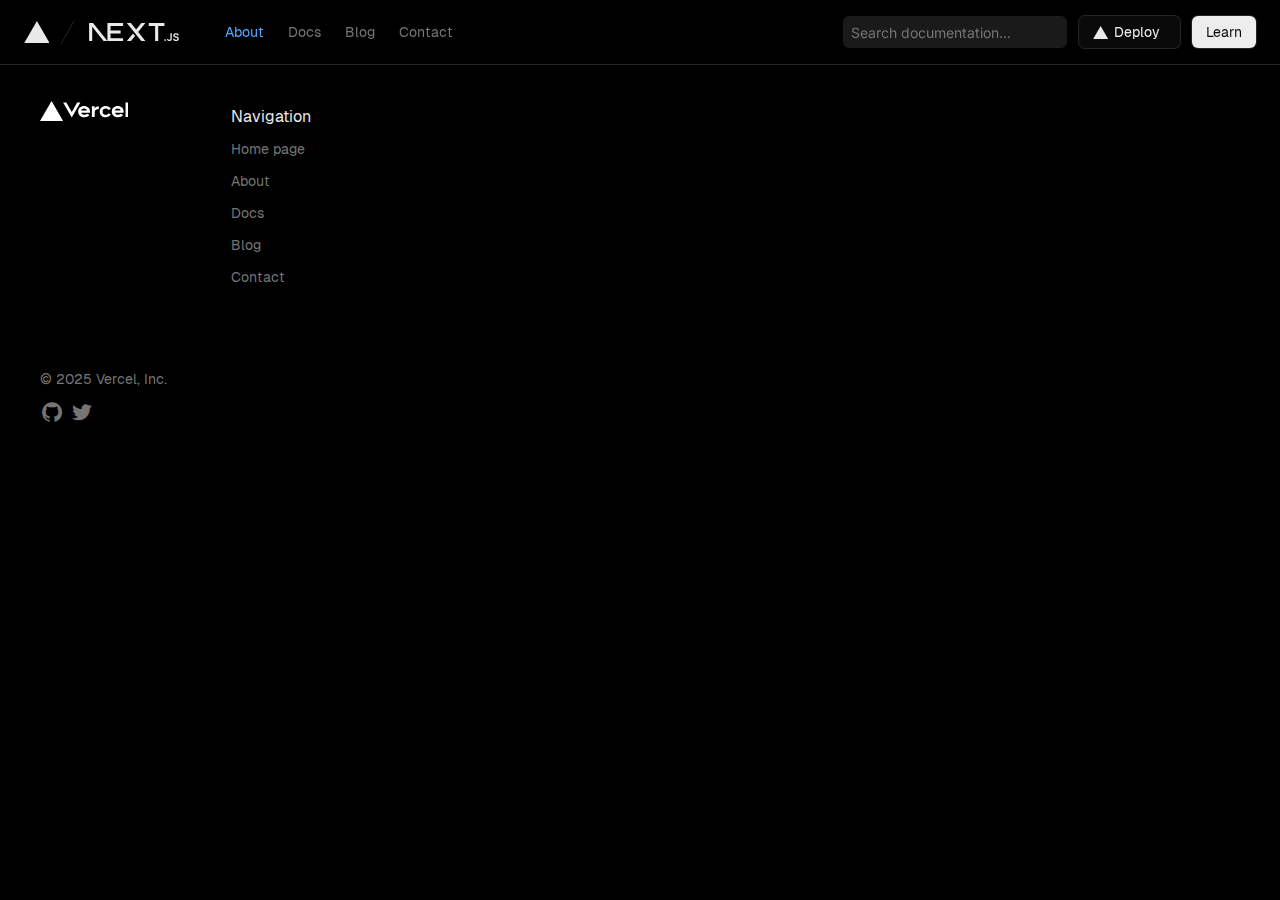
==== pages/about.html @ a0e6a7a4 "add missing pages and move commomn CSS to separate file" ====
<!DOCTYPE html>
<html lang="en">
<head>
    <meta charset="UTF-8">
    <meta name="viewport" content="width=device-width, initial-scale=1.0">
    <title>Next.js by Vercel - The React Framework</title>
    <link rel="stylesheet" href="../css/common.css">
    <link href='https://unpkg.com/boxicons@2.1.4/css/boxicons.min.css' rel='stylesheet'>
    <link rel="shortcut icon" href="../assets/svgs/favicon.svg" type="image/x-icon">
</head>
<body>
    <header>
        <nav class="nav">
            <a href="../index.html">
                <div class="logo">
                    <svg aria-label="Vercel logomark" height="22" role="img" viewBox="0 0 74 64"><path d="M37.5896 0.25L74.5396 64.25H0.639648L37.5896 0.25Z"></path></svg>
                    <svg height="32" role="separator" viewBox="0 0 32 32" width="32"><path d="M22 5L9 28" stroke-linecap="round" stroke-linejoin="round"></path></svg>
                    <svg xmlns="http://www.w3.org/2000/svg" width="94" height="18" viewBox="0 0 394 79" fill="none">
                        <path d="M261.919 0.0330722H330.547V12.7H303.323V79.339H289.71V12.7H261.919V0.0330722Z"/>
                        <path d="M149.052 0.0330722V12.7H94.0421V33.0772H138.281V45.7441H94.0421V66.6721H149.052V79.339H80.43V12.7H80.4243V0.0330722H149.052Z"/>
                        <path d="M183.32 0.0661486H165.506L229.312 79.3721H247.178L215.271 39.7464L247.127 0.126654L229.312 0.154184L206.352 28.6697L183.32 0.0661486Z"/>
                        <path d="M201.6 56.7148L192.679 45.6229L165.455 79.4326H183.32L201.6 56.7148Z"/>
                        <path fill-rule="evenodd" clip-rule="evenodd" d="M80.907 79.339L17.0151 0H0V79.3059H13.6121V16.9516L63.8067 79.339H80.907Z"/>
                        <path d="M333.607 78.8546C332.61 78.8546 331.762 78.5093 331.052 77.8186C330.342 77.1279 329.991 76.2917 330 75.3011C329.991 74.3377 330.342 73.5106 331.052 72.8199C331.762 72.1292 332.61 71.7838 333.607 71.7838C334.566 71.7838 335.405 72.1292 336.115 72.8199C336.835 73.5106 337.194 74.3377 337.204 75.3011C337.194 75.9554 337.028 76.5552 336.696 77.0914C336.355 77.6368 335.922 78.064 335.377 78.373C334.842 78.6911 334.252 78.8546 333.607 78.8546Z"/>
                        <path d="M356.84 45.4453H362.872V68.6846C362.863 70.8204 362.401 72.6472 361.498 74.1832C360.585 75.7191 359.321 76.8914 357.698 77.7185C356.084 78.5364 354.193 78.9546 352.044 78.9546C350.079 78.9546 348.318 78.6001 346.75 77.9094C345.182 77.2187 343.937 76.1826 343.024 74.8193C342.101 73.456 341.649 71.7565 341.649 69.7207H347.691C347.7 70.6114 347.903 71.3838 348.29 72.0291C348.677 72.6744 349.212 73.1651 349.895 73.5105C350.586 73.8559 351.38 74.0286 352.274 74.0286C353.243 74.0286 354.073 73.8286 354.746 73.4196C355.419 73.0197 355.936 72.4199 356.296 71.6201C356.646 70.8295 356.831 69.8479 356.84 68.6846V45.4453Z"/>
                        <path d="M387.691 54.5338C387.544 53.1251 386.898 52.0254 385.773 51.2438C384.638 50.4531 383.172 50.0623 381.373 50.0623C380.11 50.0623 379.022 50.2532 378.118 50.6258C377.214 51.0075 376.513 51.5164 376.033 52.1617C375.554 52.807 375.314 53.5432 375.295 54.3703C375.295 55.061 375.461 55.6608 375.784 56.1607C376.107 56.6696 376.54 57.0968 377.103 57.4422C377.656 57.7966 378.274 58.0874 378.948 58.3237C379.63 58.56 380.313 58.76 380.995 58.9236L384.14 59.6961C385.404 59.9869 386.631 60.3778 387.802 60.8776C388.973 61.3684 390.034 61.9955 390.965 62.7498C391.897 63.5042 392.635 64.413 393.179 65.4764C393.723 66.5397 394 67.7848 394 69.2208C394 71.1566 393.502 72.8562 392.496 74.3285C391.491 75.7917 390.043 76.9369 388.143 77.764C386.252 78.582 383.965 79 381.272 79C378.671 79 376.402 78.6002 374.493 77.8004C372.575 77.0097 371.08 75.8463 370.001 74.3194C368.922 72.7926 368.341 70.9294 368.258 68.7391H374.235C374.318 69.8842 374.687 70.8386 375.314 71.6111C375.95 72.3745 376.78 72.938 377.795 73.3197C378.819 73.6923 379.962 73.8832 381.226 73.8832C382.545 73.8832 383.707 73.6832 384.712 73.2924C385.708 72.9016 386.492 72.3564 387.055 71.6475C387.627 70.9476 387.913 70.1206 387.922 69.1754C387.913 68.312 387.654 67.5939 387.156 67.0304C386.649 66.467 385.948 65.9944 385.053 65.6127C384.15 65.231 383.098 64.8856 381.899 64.5857L378.081 63.6223C375.323 62.9225 373.137 61.8592 371.541 60.4323C369.937 59.0054 369.143 57.115 369.143 54.7429C369.143 52.798 369.678 51.0894 370.758 49.6261C371.827 48.1629 373.294 47.0268 375.148 46.2179C377.011 45.4 379.114 45 381.456 45C383.836 45 385.92 45.4 387.719 46.2179C389.517 47.0268 390.929 48.1538 391.952 49.5897C392.976 51.0257 393.511 52.6707 393.539 54.5338H387.691Z"/>
                    </svg>
                </div>
            </a>
            <ul class="links">
                <li>
                    <a class="current" href="./about.html">About</a>
                </li>
                <li>
                    <a href="./docs.html">Docs</a>
                </li>
                <li>
                    <a href="./blog.html">Blog</a>
                </li>
                <li>
                    <a href="./contact.html">Contact</a>
                </li>
            </ul>
            <div class="buttons">
                <input class="search-doc" type="text" placeholder="Search documentation...">
                <a class="deploy" href="#">
                    <svg aria-label="Vercel logomark" height="13" role="img" viewBox="0 0 74 64"><path d="M37.5896 0.25L74.5396 64.25H0.639648L37.5896 0.25Z" fill="var(--white)"></path></svg>
                    <span>Deploy</span>
                </a>
                <a class="learn" href="#">
                    <span>Learn</span>
                </a>
            </div>
            <div class="mobile-buttons">
                <svg class="search-icon" fill="none" height="24" shape-rendering="geometricPrecision" stroke="currentColor" stroke-linecap="round" stroke-linejoin="round" stroke-width="1.5" viewBox="0 0 24 24" width="24" style="color:currentColor"><path d="M11 17.25a6.25 6.25 0 110-12.5 6.25 6.25 0 010 12.5z"></path><path d="M16 16l4.5 4.5"></path></svg>
                <svg viewBox="0 0 150 80" width="40" height="40" fill="white" class="hamburger">
                    <rect width="150" height="10"></rect>
                    <rect y="60" width="150" height="15"></rect>
                </svg>
            </div>
        </nav>
    </header>
    <main>
        
    </main>
    <footer class="footer">
        <div class="col">
            <svg fill="white" height="20" viewBox="0 0 283 64"><path d="M141.04 16c-11.04 0-19 7.2-19 18s8.96 18 20 18c6.67 0 12.55-2.64 16.19-7.09l-7.65-4.42c-2.02 2.21-5.09 3.5-8.54 3.5-4.79 0-8.86-2.5-10.37-6.5h28.02c.22-1.12.35-2.28.35-3.5 0-10.79-7.96-17.99-19-17.99zm-9.46 14.5c1.25-3.99 4.67-6.5 9.45-6.5 4.79 0 8.21 2.51 9.45 6.5h-18.9zM248.72 16c-11.04 0-19 7.2-19 18s8.96 18 20 18c6.67 0 12.55-2.64 16.19-7.09l-7.65-4.42c-2.02 2.21-5.09 3.5-8.54 3.5-4.79 0-8.86-2.5-10.37-6.5h28.02c.22-1.12.35-2.28.35-3.5 0-10.79-7.96-17.99-19-17.99zm-9.45 14.5c1.25-3.99 4.67-6.5 9.45-6.5 4.79 0 8.21 2.51 9.45 6.5h-18.9zM200.24 34c0 6 3.92 10 10 10 4.12 0 7.21-1.87 8.8-4.92l7.68 4.43c-3.18 5.3-9.14 8.49-16.48 8.49-11.05 0-19-7.2-19-18s7.96-18 19-18c7.34 0 13.29 3.19 16.48 8.49l-7.68 4.43c-1.59-3.05-4.68-4.92-8.8-4.92-6.07 0-10 4-10 10zm82.48-29v46h-9V5h9zM36.95 0L73.9 64H0L36.95 0zm92.38 5l-27.71 48L73.91 5H84.3l17.32 30 17.32-30h10.39zm58.91 12v9.69c-1-.29-2.06-.49-3.2-.49-5.81 0-10 4-10 10V51h-9V17h9v9.2c0-5.08 5.91-9.2 13.2-9.2z" fill="var(--geist-foreground)"></path></svg>
            <span>© 2025 Vercel, Inc.</span>
            <div class="socials">
                <a href="https://github.com/vercel/next.js"><i class='bx bxl-github' ></i></a>
                <a href="https://twitter.com/nextjs"><i class='bx bxl-twitter' ></i></a>
            </div>
        </div>
        <div class="col">
            <span>Navigation</span>
            <ul class="links">
                <li>
                    <a href="../index.html">Home page</a>
                </li>
                <li>
                    <a href="./about.html">About</a>
                </li>
                <li>
                    <a href="./docs.html">Docs</a>
                </li>
                <li>
                    <a href="./blog.html">Blog</a>
                </li>
                <li>
                    <a href="./contact.html">Contact</a>
                </li>
            </ul>
        </div>
    </footer>
</body>
</html>
---- css/common.css ----
@import url('https://fonts.googleapis.com/css2?family=Inter:ital,opsz,wght@0,14..32,100..900;1,14..32,100..900&display=swap');

:root {
    --bg: #000;
    --white: #e9e9e9;
    --dark-gray: #262626;
    --light-gray: #757575;
    --blue: #0039ff;
    --active-link: hsla(210,100%,66%,1);
}

@font-face {
    font-family: "geistSansFont";
    src:
        url("../assets/fonts/Geist-1.3.0/classic/Geist-Regular.woff2") format("woff2"),
        url("../assets/fonts/Geist-1.3.0/classic/Geist-Regular.woff") format("woff");
    font-weight: normal;
    font-style: normal;
}

@font-face {
    font-family: "geistSansMonoFont";
    src:
        url("../assets/fonts/Geist-1.3.0/mono/GeistMono-Regular.woff2") format("woff2"),
        url("../assets/fonts/Geist-1.3.0/mono/GeistMono-Regular.woff") format("woff");
    font-weight: normal;
    font-style: normal;
}

* {
    box-sizing: border-box;
    margin: 0;
    padding: 0;
}

body {
    color: var(--white);
    background-color: var(--bg);
    font-family: "geistSansFont", sans-serif;
}

a {
    text-decoration: none;
}

li {
    list-style: none;
}

li a {
    color: var(--light-gray);
    transition: color 150ms;
}

li a:hover {
    font-weight: 550;
    color: var(--white);
}


header {
    display: flex;
    justify-content: space-around;
    padding: 0 24px;
    border-bottom: 1px solid var(--dark-gray);
    position: sticky;
    top: 0;
    background-color: rgba(0, 0, 0, 0.5);
    backdrop-filter: blur(15px);
    z-index: 999;
}

.nav {
    height: 64px;
    width: 100%;
    max-width: 1400px;
    display: flex;
    align-items: center;
    gap: 24px;
}

.nav .links {
    display: flex;
    gap: 24px;
    width: 100%;
    font-size: 14px;
}

.nav .links .current {
    color: var(--active-link);
    text-shadow: var(--active-link);
}

.nav .links li:nth-child(1) {
    margin-left: 20px;
}

.nav .logo {
    display: flex;
    align-items: center;
    gap: 3px;
} 

.nav .logo > * {
    fill: var(--white);
}

.nav .logo > [role=separator] {
    stroke: var(--dark-gray);
}

.nav .buttons {
    display: flex;
    gap: 12px;
    align-items: center;
}

.nav .buttons a {
    padding: 0 14px;
    height: 32px;
    font-size: 14px;
    border-radius: 6px;
    font-weight: 500;
    display: flex;
    justify-content: center;
    align-items: center;
    width: fit-content;
    transition: background-color 150ms;
}

.nav .buttons .deploy {
    box-shadow: 0 0 0 1px hsla(0,0%,100%,.14);
    color: hsla(0,0%,93%,1);
    background-color: #0a0a0a;
}

.nav .buttons .deploy:hover {
    background-color: hsla(0,0%,12%,1);
}

.nav .buttons .deploy span {
    padding: 0 6px;
}

.nav .buttons .learn {
    box-shadow: 0 0 0 1px hsla(0,0%,100%,.14);
    color: #0a0a0a;
    background-color: hsla(0,0%,93%,1);
}

.nav .buttons .learn:hover {
    background-color: #ccc;
}

.nav .buttons .search-doc {
    padding: 0 6px 0 8px;
    font-family: "Inter", -apple-system;
    font-size: 14px;
    height: 32px;
    width: 14rem;
    border-radius: 6px;
    background-color: hsla(0,0%,10%,1);
    color: hsla(0,0%,56%,1);
    outline: none;
    border: none;
}

@media (max-width: 992px) {
    .nav .buttons {
        display: none;
    }

    .nav .links {
        display: none;
    }

    .nav .mobile-buttons {
        display: flex;
        gap: 1rem;
        margin-left: auto;
    }

    .nav .mobile-buttons .search-icon {
        width: 2rem;
        height: 2rem;
    }
}

@media (min-width: 992px) {
    .nav .mobile-buttons {
        display: none;
    }
}

.footer {
    max-width: 1200px;
    margin-inline: auto;
    padding: 36px 0;
    display: flex;
    gap: 4rem;
    min-height: 400px;
}

.footer .col {
    display: flex;
    flex-direction: column;
}

.footer .col:nth-child(1) span {
    font-size: 14px;
    margin-top: auto;
    color: var(--light-gray);
}

.footer .col:nth-child(1) svg {
    margin-right: auto;
}

.footer .col:nth-child(1) .socials {
    margin-top: 0.5em;
    font-size: 24px;
}

.footer .col:nth-child(1) .socials a {
    color: var(--light-gray);
    position: relative;
}

.footer .col:nth-child(2) {
    line-height: 2rem;
}

.footer .col:nth-child(2) ul li a {
    font-size: 14px;
}

@media (max-width: 1200px) {
    .footer {
        gap: 2rem;
        justify-content: space-evenly;
    }
}
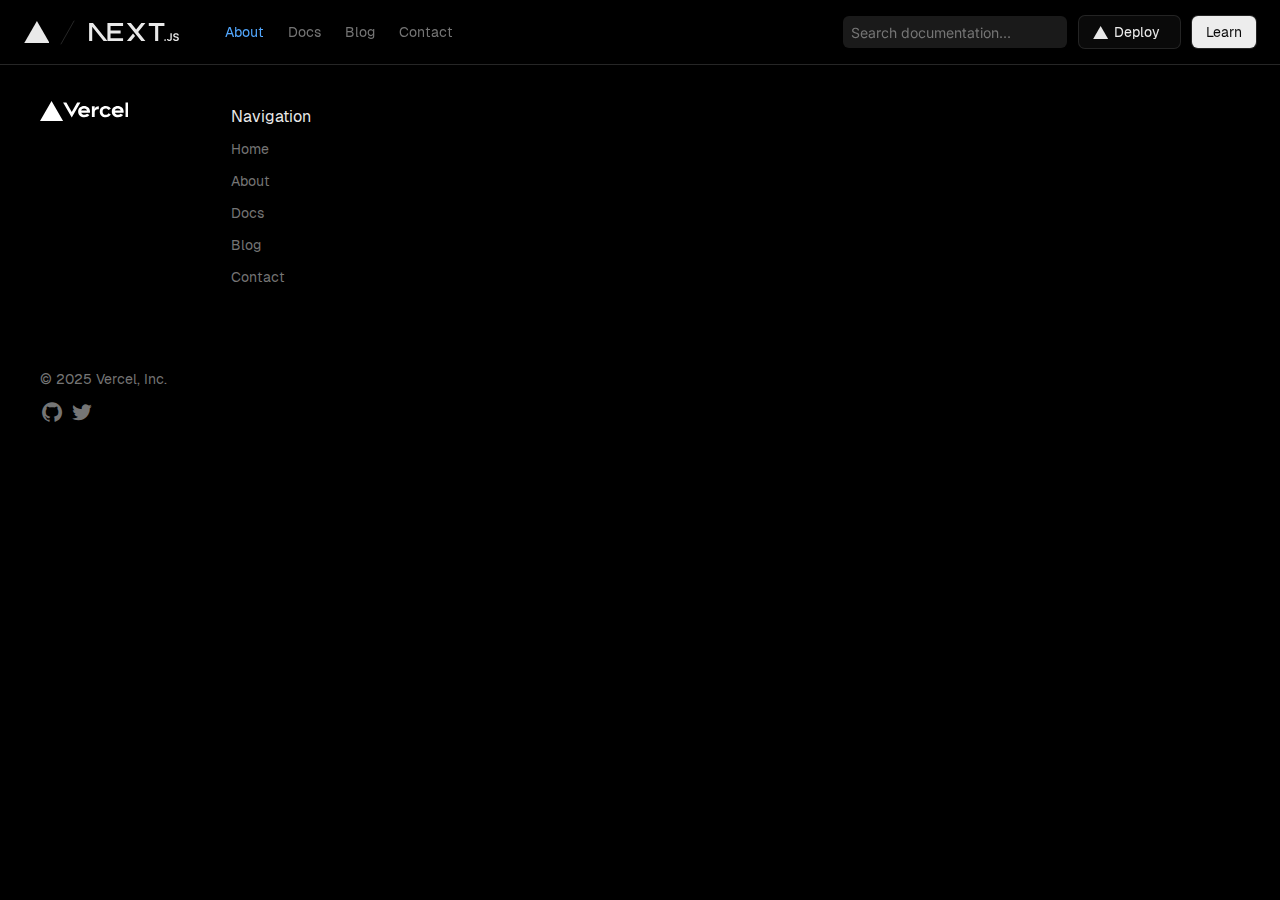
==== commit 98223ad6: "add different color to nav link + add blog page with tailwind css" ====
--- a/pages/about.html
+++ b/pages/about.html
@@ -28,18 +28,20 @@
                 </div>
             </a>
             <ul class="links">
-                <li>
-                    <a class="current" href="./about.html">About</a>
-                </li>
-                <li>
-                    <a href="./docs.html">Docs</a>
-                </li>
-                <li>
-                    <a href="./blog.html">Blog</a>
-                </li>
-                <li>
-                    <a href="./contact.html">Contact</a>
-                </li>
+                <ul class="links">
+                    <li class="nav-link">
+                        <a class="current" href="./about.html">About</a>
+                    </li>
+                    <li class="nav-link">
+                        <a href="./docs.html">Docs</a>
+                    </li>
+                    <li class="nav-link">
+                        <a href="./blog.html">Blog</a>
+                    </li>
+                    <li class="nav-link">
+                        <a href="./contact.html">Contact</a>
+                    </li>
+                </ul>
             </ul>
             <div class="buttons">
                 <input class="search-doc" type="text" placeholder="Search documentation...">
@@ -60,7 +62,7 @@
             </div>
         </nav>
     </header>
-    <main>
+    <main class="main">
         
     </main>
     <footer class="footer">
@@ -75,19 +77,19 @@
         <div class="col">
             <span>Navigation</span>
             <ul class="links">
-                <li>
-                    <a href="../index.html">Home page</a>
+                <li class="nav-link">
+                    <a href="../index.html">Home</a>
                 </li>
-                <li>
+                <li class="nav-link">
                     <a href="./about.html">About</a>
                 </li>
-                <li>
+                <li class="nav-link">
                     <a href="./docs.html">Docs</a>
                 </li>
-                <li>
+                <li class="nav-link">
                     <a href="./blog.html">Blog</a>
                 </li>
-                <li>
+                <li class="nav-link">
                     <a href="./contact.html">Contact</a>
                 </li>
             </ul>
--- a/css/common.css
+++ b/css/common.css
@@ -43,20 +43,9 @@
     text-decoration: none;
 }
 
-li {
-    list-style: none;
-}
-
-li a {
-    color: var(--light-gray);
-    transition: color 150ms;
-}
-
-li a:hover {
-    font-weight: 550;
-    color: var(--white);
-}
-
+h1 {
+    font-family: "geistSansFontMono", sans-serif;
+}
 
 header {
     display: flex;
@@ -88,7 +77,20 @@
 
 .nav .links .current {
     color: var(--active-link);
-    text-shadow: var(--active-link);
+}
+
+.nav-link {
+    list-style: none;
+}
+
+.nav-link a {
+    color: var(--light-gray);
+    transition: color 150ms;
+}
+
+.nav-link a:hover {
+    font-weight: 550;
+    color: var(--white);
 }
 
 .nav .links li:nth-child(1) {
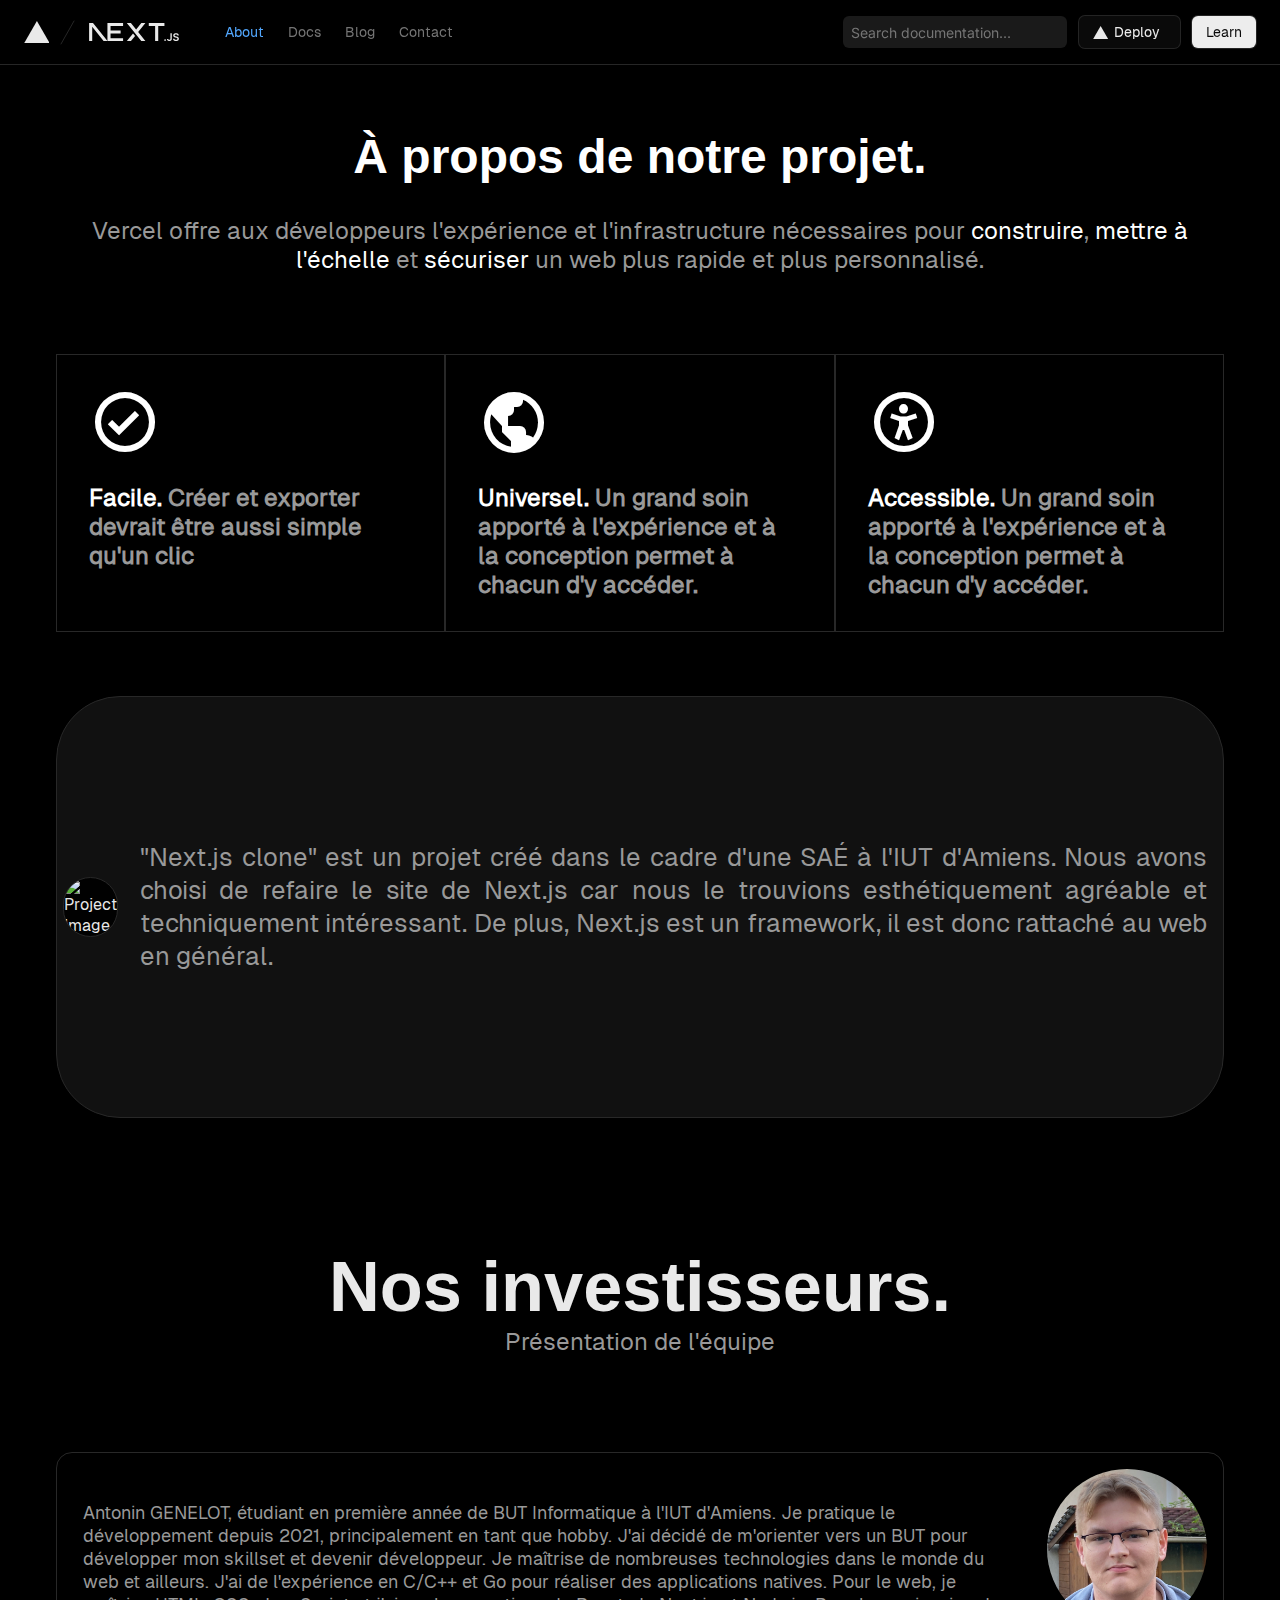
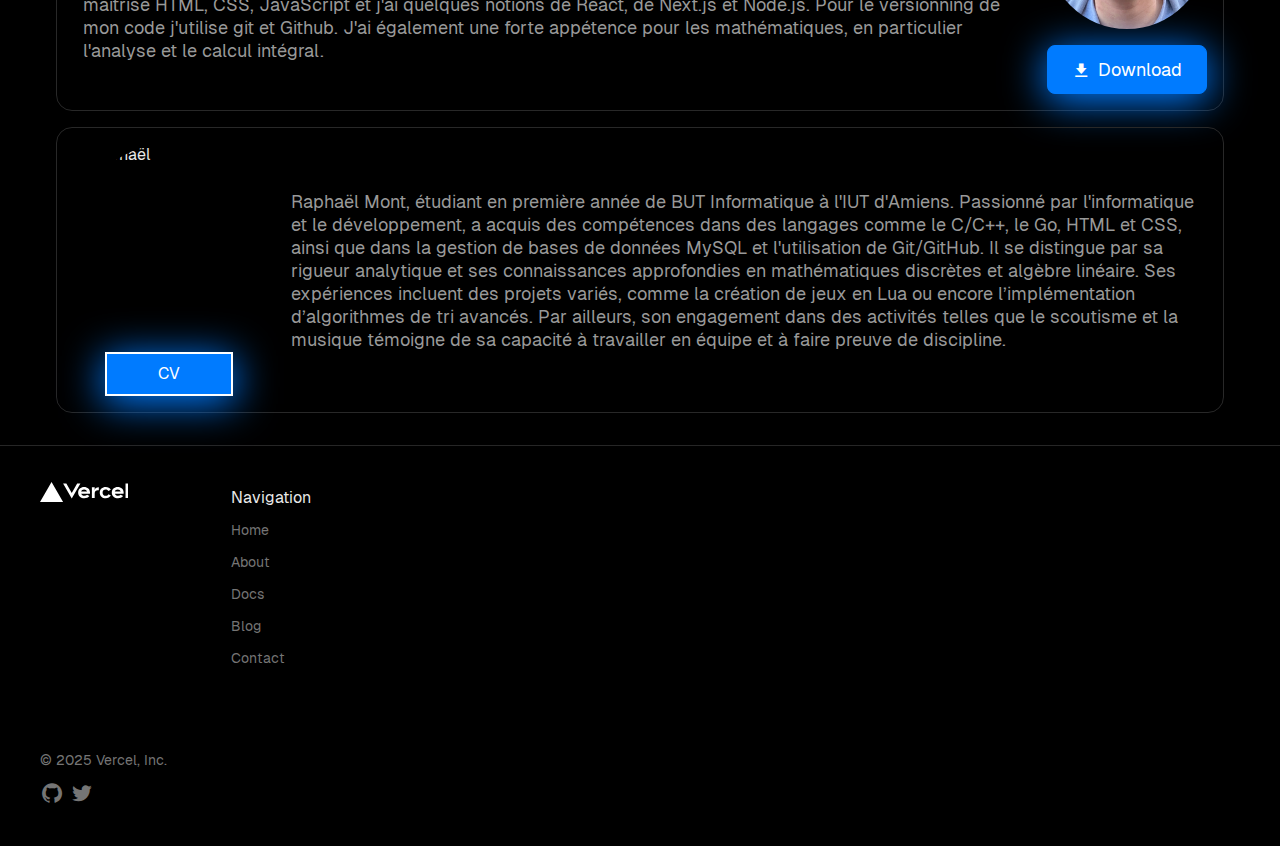
==== commit 5e0edcf0: "add about page" ====
--- a/pages/about.html
+++ b/pages/about.html
@@ -1,29 +1,42 @@
 <!DOCTYPE html>
 <html lang="en">
+
 <head>
     <meta charset="UTF-8">
     <meta name="viewport" content="width=device-width, initial-scale=1.0">
     <title>Next.js by Vercel - The React Framework</title>
     <link rel="stylesheet" href="../css/common.css">
+    <link rel="stylesheet" href="../css/about.css">
     <link href='https://unpkg.com/boxicons@2.1.4/css/boxicons.min.css' rel='stylesheet'>
     <link rel="shortcut icon" href="../assets/svgs/favicon.svg" type="image/x-icon">
 </head>
+
 <body>
     <header>
         <nav class="nav">
             <a href="../index.html">
                 <div class="logo">
-                    <svg aria-label="Vercel logomark" height="22" role="img" viewBox="0 0 74 64"><path d="M37.5896 0.25L74.5396 64.25H0.639648L37.5896 0.25Z"></path></svg>
-                    <svg height="32" role="separator" viewBox="0 0 32 32" width="32"><path d="M22 5L9 28" stroke-linecap="round" stroke-linejoin="round"></path></svg>
+                    <svg aria-label="Vercel logomark" height="22" role="img" viewBox="0 0 74 64">
+                        <path d="M37.5896 0.25L74.5396 64.25H0.639648L37.5896 0.25Z"></path>
+                    </svg>
+                    <svg height="32" role="separator" viewBox="0 0 32 32" width="32">
+                        <path d="M22 5L9 28" stroke-linecap="round" stroke-linejoin="round"></path>
+                    </svg>
                     <svg xmlns="http://www.w3.org/2000/svg" width="94" height="18" viewBox="0 0 394 79" fill="none">
-                        <path d="M261.919 0.0330722H330.547V12.7H303.323V79.339H289.71V12.7H261.919V0.0330722Z"/>
-                        <path d="M149.052 0.0330722V12.7H94.0421V33.0772H138.281V45.7441H94.0421V66.6721H149.052V79.339H80.43V12.7H80.4243V0.0330722H149.052Z"/>
-                        <path d="M183.32 0.0661486H165.506L229.312 79.3721H247.178L215.271 39.7464L247.127 0.126654L229.312 0.154184L206.352 28.6697L183.32 0.0661486Z"/>
-                        <path d="M201.6 56.7148L192.679 45.6229L165.455 79.4326H183.32L201.6 56.7148Z"/>
-                        <path fill-rule="evenodd" clip-rule="evenodd" d="M80.907 79.339L17.0151 0H0V79.3059H13.6121V16.9516L63.8067 79.339H80.907Z"/>
-                        <path d="M333.607 78.8546C332.61 78.8546 331.762 78.5093 331.052 77.8186C330.342 77.1279 329.991 76.2917 330 75.3011C329.991 74.3377 330.342 73.5106 331.052 72.8199C331.762 72.1292 332.61 71.7838 333.607 71.7838C334.566 71.7838 335.405 72.1292 336.115 72.8199C336.835 73.5106 337.194 74.3377 337.204 75.3011C337.194 75.9554 337.028 76.5552 336.696 77.0914C336.355 77.6368 335.922 78.064 335.377 78.373C334.842 78.6911 334.252 78.8546 333.607 78.8546Z"/>
-                        <path d="M356.84 45.4453H362.872V68.6846C362.863 70.8204 362.401 72.6472 361.498 74.1832C360.585 75.7191 359.321 76.8914 357.698 77.7185C356.084 78.5364 354.193 78.9546 352.044 78.9546C350.079 78.9546 348.318 78.6001 346.75 77.9094C345.182 77.2187 343.937 76.1826 343.024 74.8193C342.101 73.456 341.649 71.7565 341.649 69.7207H347.691C347.7 70.6114 347.903 71.3838 348.29 72.0291C348.677 72.6744 349.212 73.1651 349.895 73.5105C350.586 73.8559 351.38 74.0286 352.274 74.0286C353.243 74.0286 354.073 73.8286 354.746 73.4196C355.419 73.0197 355.936 72.4199 356.296 71.6201C356.646 70.8295 356.831 69.8479 356.84 68.6846V45.4453Z"/>
-                        <path d="M387.691 54.5338C387.544 53.1251 386.898 52.0254 385.773 51.2438C384.638 50.4531 383.172 50.0623 381.373 50.0623C380.11 50.0623 379.022 50.2532 378.118 50.6258C377.214 51.0075 376.513 51.5164 376.033 52.1617C375.554 52.807 375.314 53.5432 375.295 54.3703C375.295 55.061 375.461 55.6608 375.784 56.1607C376.107 56.6696 376.54 57.0968 377.103 57.4422C377.656 57.7966 378.274 58.0874 378.948 58.3237C379.63 58.56 380.313 58.76 380.995 58.9236L384.14 59.6961C385.404 59.9869 386.631 60.3778 387.802 60.8776C388.973 61.3684 390.034 61.9955 390.965 62.7498C391.897 63.5042 392.635 64.413 393.179 65.4764C393.723 66.5397 394 67.7848 394 69.2208C394 71.1566 393.502 72.8562 392.496 74.3285C391.491 75.7917 390.043 76.9369 388.143 77.764C386.252 78.582 383.965 79 381.272 79C378.671 79 376.402 78.6002 374.493 77.8004C372.575 77.0097 371.08 75.8463 370.001 74.3194C368.922 72.7926 368.341 70.9294 368.258 68.7391H374.235C374.318 69.8842 374.687 70.8386 375.314 71.6111C375.95 72.3745 376.78 72.938 377.795 73.3197C378.819 73.6923 379.962 73.8832 381.226 73.8832C382.545 73.8832 383.707 73.6832 384.712 73.2924C385.708 72.9016 386.492 72.3564 387.055 71.6475C387.627 70.9476 387.913 70.1206 387.922 69.1754C387.913 68.312 387.654 67.5939 387.156 67.0304C386.649 66.467 385.948 65.9944 385.053 65.6127C384.15 65.231 383.098 64.8856 381.899 64.5857L378.081 63.6223C375.323 62.9225 373.137 61.8592 371.541 60.4323C369.937 59.0054 369.143 57.115 369.143 54.7429C369.143 52.798 369.678 51.0894 370.758 49.6261C371.827 48.1629 373.294 47.0268 375.148 46.2179C377.011 45.4 379.114 45 381.456 45C383.836 45 385.92 45.4 387.719 46.2179C389.517 47.0268 390.929 48.1538 391.952 49.5897C392.976 51.0257 393.511 52.6707 393.539 54.5338H387.691Z"/>
+                        <path d="M261.919 0.0330722H330.547V12.7H303.323V79.339H289.71V12.7H261.919V0.0330722Z" />
+                        <path
+                            d="M149.052 0.0330722V12.7H94.0421V33.0772H138.281V45.7441H94.0421V66.6721H149.052V79.339H80.43V12.7H80.4243V0.0330722H149.052Z" />
+                        <path
+                            d="M183.32 0.0661486H165.506L229.312 79.3721H247.178L215.271 39.7464L247.127 0.126654L229.312 0.154184L206.352 28.6697L183.32 0.0661486Z" />
+                        <path d="M201.6 56.7148L192.679 45.6229L165.455 79.4326H183.32L201.6 56.7148Z" />
+                        <path fill-rule="evenodd" clip-rule="evenodd"
+                            d="M80.907 79.339L17.0151 0H0V79.3059H13.6121V16.9516L63.8067 79.339H80.907Z" />
+                        <path
+                            d="M333.607 78.8546C332.61 78.8546 331.762 78.5093 331.052 77.8186C330.342 77.1279 329.991 76.2917 330 75.3011C329.991 74.3377 330.342 73.5106 331.052 72.8199C331.762 72.1292 332.61 71.7838 333.607 71.7838C334.566 71.7838 335.405 72.1292 336.115 72.8199C336.835 73.5106 337.194 74.3377 337.204 75.3011C337.194 75.9554 337.028 76.5552 336.696 77.0914C336.355 77.6368 335.922 78.064 335.377 78.373C334.842 78.6911 334.252 78.8546 333.607 78.8546Z" />
+                        <path
+                            d="M356.84 45.4453H362.872V68.6846C362.863 70.8204 362.401 72.6472 361.498 74.1832C360.585 75.7191 359.321 76.8914 357.698 77.7185C356.084 78.5364 354.193 78.9546 352.044 78.9546C350.079 78.9546 348.318 78.6001 346.75 77.9094C345.182 77.2187 343.937 76.1826 343.024 74.8193C342.101 73.456 341.649 71.7565 341.649 69.7207H347.691C347.7 70.6114 347.903 71.3838 348.29 72.0291C348.677 72.6744 349.212 73.1651 349.895 73.5105C350.586 73.8559 351.38 74.0286 352.274 74.0286C353.243 74.0286 354.073 73.8286 354.746 73.4196C355.419 73.0197 355.936 72.4199 356.296 71.6201C356.646 70.8295 356.831 69.8479 356.84 68.6846V45.4453Z" />
+                        <path
+                            d="M387.691 54.5338C387.544 53.1251 386.898 52.0254 385.773 51.2438C384.638 50.4531 383.172 50.0623 381.373 50.0623C380.11 50.0623 379.022 50.2532 378.118 50.6258C377.214 51.0075 376.513 51.5164 376.033 52.1617C375.554 52.807 375.314 53.5432 375.295 54.3703C375.295 55.061 375.461 55.6608 375.784 56.1607C376.107 56.6696 376.54 57.0968 377.103 57.4422C377.656 57.7966 378.274 58.0874 378.948 58.3237C379.63 58.56 380.313 58.76 380.995 58.9236L384.14 59.6961C385.404 59.9869 386.631 60.3778 387.802 60.8776C388.973 61.3684 390.034 61.9955 390.965 62.7498C391.897 63.5042 392.635 64.413 393.179 65.4764C393.723 66.5397 394 67.7848 394 69.2208C394 71.1566 393.502 72.8562 392.496 74.3285C391.491 75.7917 390.043 76.9369 388.143 77.764C386.252 78.582 383.965 79 381.272 79C378.671 79 376.402 78.6002 374.493 77.8004C372.575 77.0097 371.08 75.8463 370.001 74.3194C368.922 72.7926 368.341 70.9294 368.258 68.7391H374.235C374.318 69.8842 374.687 70.8386 375.314 71.6111C375.95 72.3745 376.78 72.938 377.795 73.3197C378.819 73.6923 379.962 73.8832 381.226 73.8832C382.545 73.8832 383.707 73.6832 384.712 73.2924C385.708 72.9016 386.492 72.3564 387.055 71.6475C387.627 70.9476 387.913 70.1206 387.922 69.1754C387.913 68.312 387.654 67.5939 387.156 67.0304C386.649 66.467 385.948 65.9944 385.053 65.6127C384.15 65.231 383.098 64.8856 381.899 64.5857L378.081 63.6223C375.323 62.9225 373.137 61.8592 371.541 60.4323C369.937 59.0054 369.143 57.115 369.143 54.7429C369.143 52.798 369.678 51.0894 370.758 49.6261C371.827 48.1629 373.294 47.0268 375.148 46.2179C377.011 45.4 379.114 45 381.456 45C383.836 45 385.92 45.4 387.719 46.2179C389.517 47.0268 390.929 48.1538 391.952 49.5897C392.976 51.0257 393.511 52.6707 393.539 54.5338H387.691Z" />
                     </svg>
                 </div>
             </a>
@@ -45,33 +58,158 @@
             </ul>
             <div class="buttons">
                 <input class="search-doc" type="text" placeholder="Search documentation...">
-                <a class="deploy" href="#">
-                    <svg aria-label="Vercel logomark" height="13" role="img" viewBox="0 0 74 64"><path d="M37.5896 0.25L74.5396 64.25H0.639648L37.5896 0.25Z" fill="var(--white)"></path></svg>
+                <a class="deploy" href="https://vercel.com/new/clone">
+                    <svg aria-label="Vercel logomark" height="13" role="img" viewBox="0 0 74 64">
+                        <path d="M37.5896 0.25L74.5396 64.25H0.639648L37.5896 0.25Z" fill="var(--white)"></path>
+                    </svg>
                     <span>Deploy</span>
                 </a>
-                <a class="learn" href="#">
+                <a class="learn" href="https://nextjs.org/learn">
                     <span>Learn</span>
                 </a>
             </div>
             <div class="mobile-buttons">
-                <svg class="search-icon" fill="none" height="24" shape-rendering="geometricPrecision" stroke="currentColor" stroke-linecap="round" stroke-linejoin="round" stroke-width="1.5" viewBox="0 0 24 24" width="24" style="color:currentColor"><path d="M11 17.25a6.25 6.25 0 110-12.5 6.25 6.25 0 010 12.5z"></path><path d="M16 16l4.5 4.5"></path></svg>
-                <svg viewBox="0 0 150 80" width="40" height="40" fill="white" class="hamburger">
-                    <rect width="150" height="10"></rect>
-                    <rect y="60" width="150" height="15"></rect>
+                <svg class="search-icon" fill="none" height="24" shape-rendering="geometricPrecision"
+                    stroke="currentColor" stroke-linecap="round" stroke-linejoin="round" stroke-width="1.5"
+                    viewBox="0 0 24 24" width="24" style="color:currentColor">
+                    <path d="M11 17.25a6.25 6.25 0 110-12.5 6.25 6.25 0 010 12.5z"></path>
+                    <path d="M16 16l4.5 4.5"></path>
                 </svg>
+                <button class="hamburger-btn" aria-controls="primary-navigation" aria-expanded="false">
+                    <svg stroke="#fff" fill="none" class="hamburger" viewBox="-10 -10 120 120" width="40" height="40">
+                        <path class="line" stroke-width="6" stroke-linecap="round" stroke-linejoin="round"
+                            d="m 20 40 h 60 a 1 1 0 0 1 0 20 h -60 a 1 1 0 0 1 0 -40 h 30 v 70">
+                        </path>
+                    </svg>
+                </button>
             </div>
         </nav>
     </header>
+    <div class="nav-mobile">
+        <ul class="links">
+            <li class="nav-link">
+                <a href="./index.html">Home</a>
+            </li>
+            <li class="nav-link">
+                <a href="./about.html">About</a>
+            </li>
+            <li class="nav-link">
+                <a href="./docs.html">Docs</a>
+            </li>
+            <li class="nav-link">
+                <a href="./blog.html">Blog</a>
+            </li>
+            <li class="nav-link">
+                <a href="./contact.html">Contact</a>
+            </li>
+        </ul>
+        <div class="buttons">
+            <a class="deploy" href="https://vercel.com/new/clone">
+                <svg aria-label="Vercel logomark" height="13" role="img" viewBox="0 0 74 64">
+                    <path d="M37.5896 0.25L74.5396 64.25H0.639648L37.5896 0.25Z" fill="var(--white)"></path>
+                </svg>
+                <span>Deploy</span>
+            </a>
+            <a class="learn" href="https://nextjs.org/learn">
+                <span>Learn</span>
+            </a>
+        </div>
+    </div>
     <main class="main">
-        
+        <div class="maincontainer">
+            <span class="bubble">
+                <h1>À propos de notre projet.</h1>
+                <h2>
+                    Vercel offre aux développeurs l'expérience et l'infrastructure
+                    nécessaires pour <span>construire</span>,
+                    <span>mettre à l'échelle</span> et <span>sécuriser</span> un web plus
+                    rapide et plus personnalisé.
+                </h2>
+            </span>
+            <div class="cards">
+                <div class="card">
+                    <i class="bx bx-check-circle"></i>
+                    <p>
+                        <span>Facile.</span> Créer et exporter devrait être aussi simple
+                        qu'un clic
+                    </p>
+                </div>
+                <div class="card">
+                    <i class='bx bx-world'></i>
+                    <p>
+                        <span>Universel.</span> Un grand soin apporté à l'expérience et à la
+                        conception permet à chacun d'y accéder.
+                    </p>
+                </div>
+                <div class="card">
+                    <i class="bx bx-universal-access"></i>
+                    <p>
+                        <span>Accessible.</span> Un grand soin apporté à l'expérience et à
+                        la conception permet à chacun d'y accéder.
+                    </p>
+                </div>
+            </div>
+            <section class="image-container">
+                <img src="https://console.studizz.fr/uploads/medias/59ee025775549a751a2b23c8/blason-Bleu_png"
+                    alt="Project Image" />
+                <div class="projdesc">
+                    <p>
+                        "Next.js clone" est un projet créé dans le cadre d'une SAÉ à l'IUT
+                        d'Amiens. Nous avons choisi de refaire le site de Next.js car nous
+                        le trouvions esthétiquement agréable et techniquement intéressant.
+                        De plus, Next.js est un framework, il est donc rattaché au
+                        web en général.
+                    </p>
+                </div>
+            </section>
+            <section class="grid-container">
+                <span class="investors">
+                    <h1>Nos investisseurs.</h1>
+                    <h2>Présentation de l'équipe</h2>
+                </span>
+                <div class="member">
+                    <div class="grid-img-cv">
+                        <img src="../assets/imgs/antonin.jpeg"
+                            alt="Antonin" />
+                        <a href="../assets/cv/cv_antonin.pdf" download class="download">
+                            <i class='bx bxs-download'></i>
+                            Download
+                        </a>
+                    </div>
+                    <div class="grid-text">
+                        <p>
+                            Antonin GENELOT, étudiant en première année de BUT Informatique à l'IUT d'Amiens. Je pratique le développement depuis 2021, principalement en tant que hobby. J'ai décidé de m'orienter vers un BUT pour développer mon skillset et devenir développeur. Je maîtrise de nombreuses technologies dans le monde du web et ailleurs. J'ai de l'expérience en C/C++ et Go pour réaliser des applications natives.
+                            Pour le web, je maîtrise HTML, CSS, JavaScript et j'ai quelques notions de React, de Next.js et Node.js. Pour le versionning de mon code j'utilise git et Github. J'ai également une forte appétence pour les mathématiques, en particulier l'analyse et le calcul intégral.
+                        </p>
+                    </div>
+                </div>
+                <div class="member">
+                    <div class="grid-img-cv">
+                        <img src="https://media.tenor.com/rwQRNVEAWz8AAAAM/cat-meme.gif" alt="Raphaël" />
+                        <a href="../assets/cv/cv_raphael.pdf" download class="btn-flip" data-back="Download" data-front="CV"></a>
+                    </div>
+                    <div class="grid-text">
+                        <p>
+                            
+Raphaël Mont, étudiant en première année de BUT Informatique à l'IUT d'Amiens. Passionné par l'informatique et le développement, a acquis des compétences dans des langages comme le C/C++, le Go,  HTML et CSS, ainsi que dans la gestion de bases de données MySQL et l'utilisation de Git/GitHub. Il se distingue par sa rigueur analytique et ses connaissances approfondies en mathématiques discrètes et algèbre linéaire.
+Ses expériences incluent des projets variés, comme la création de jeux en Lua ou encore l’implémentation d’algorithmes de tri avancés. Par ailleurs, son engagement dans des activités telles que le scoutisme et la musique témoigne de sa capacité à travailler en équipe et à faire preuve de discipline.
+                        </p>
+                    </div>
+                </div>
+            </section>
+        </div>
     </main>
     <footer class="footer">
         <div class="col">
-            <svg fill="white" height="20" viewBox="0 0 283 64"><path d="M141.04 16c-11.04 0-19 7.2-19 18s8.96 18 20 18c6.67 0 12.55-2.64 16.19-7.09l-7.65-4.42c-2.02 2.21-5.09 3.5-8.54 3.5-4.79 0-8.86-2.5-10.37-6.5h28.02c.22-1.12.35-2.28.35-3.5 0-10.79-7.96-17.99-19-17.99zm-9.46 14.5c1.25-3.99 4.67-6.5 9.45-6.5 4.79 0 8.21 2.51 9.45 6.5h-18.9zM248.72 16c-11.04 0-19 7.2-19 18s8.96 18 20 18c6.67 0 12.55-2.64 16.19-7.09l-7.65-4.42c-2.02 2.21-5.09 3.5-8.54 3.5-4.79 0-8.86-2.5-10.37-6.5h28.02c.22-1.12.35-2.28.35-3.5 0-10.79-7.96-17.99-19-17.99zm-9.45 14.5c1.25-3.99 4.67-6.5 9.45-6.5 4.79 0 8.21 2.51 9.45 6.5h-18.9zM200.24 34c0 6 3.92 10 10 10 4.12 0 7.21-1.87 8.8-4.92l7.68 4.43c-3.18 5.3-9.14 8.49-16.48 8.49-11.05 0-19-7.2-19-18s7.96-18 19-18c7.34 0 13.29 3.19 16.48 8.49l-7.68 4.43c-1.59-3.05-4.68-4.92-8.8-4.92-6.07 0-10 4-10 10zm82.48-29v46h-9V5h9zM36.95 0L73.9 64H0L36.95 0zm92.38 5l-27.71 48L73.91 5H84.3l17.32 30 17.32-30h10.39zm58.91 12v9.69c-1-.29-2.06-.49-3.2-.49-5.81 0-10 4-10 10V51h-9V17h9v9.2c0-5.08 5.91-9.2 13.2-9.2z" fill="var(--geist-foreground)"></path></svg>
+            <svg fill="white" height="20" viewBox="0 0 283 64">
+                <path
+                    d="M141.04 16c-11.04 0-19 7.2-19 18s8.96 18 20 18c6.67 0 12.55-2.64 16.19-7.09l-7.65-4.42c-2.02 2.21-5.09 3.5-8.54 3.5-4.79 0-8.86-2.5-10.37-6.5h28.02c.22-1.12.35-2.28.35-3.5 0-10.79-7.96-17.99-19-17.99zm-9.46 14.5c1.25-3.99 4.67-6.5 9.45-6.5 4.79 0 8.21 2.51 9.45 6.5h-18.9zM248.72 16c-11.04 0-19 7.2-19 18s8.96 18 20 18c6.67 0 12.55-2.64 16.19-7.09l-7.65-4.42c-2.02 2.21-5.09 3.5-8.54 3.5-4.79 0-8.86-2.5-10.37-6.5h28.02c.22-1.12.35-2.28.35-3.5 0-10.79-7.96-17.99-19-17.99zm-9.45 14.5c1.25-3.99 4.67-6.5 9.45-6.5 4.79 0 8.21 2.51 9.45 6.5h-18.9zM200.24 34c0 6 3.92 10 10 10 4.12 0 7.21-1.87 8.8-4.92l7.68 4.43c-3.18 5.3-9.14 8.49-16.48 8.49-11.05 0-19-7.2-19-18s7.96-18 19-18c7.34 0 13.29 3.19 16.48 8.49l-7.68 4.43c-1.59-3.05-4.68-4.92-8.8-4.92-6.07 0-10 4-10 10zm82.48-29v46h-9V5h9zM36.95 0L73.9 64H0L36.95 0zm92.38 5l-27.71 48L73.91 5H84.3l17.32 30 17.32-30h10.39zm58.91 12v9.69c-1-.29-2.06-.49-3.2-.49-5.81 0-10 4-10 10V51h-9V17h9v9.2c0-5.08 5.91-9.2 13.2-9.2z"
+                    fill="var(--geist-foreground)"></path>
+            </svg>
             <span>© 2025 Vercel, Inc.</span>
             <div class="socials">
-                <a href="https://github.com/vercel/next.js"><i class='bx bxl-github' ></i></a>
-                <a href="https://twitter.com/nextjs"><i class='bx bxl-twitter' ></i></a>
+                <a href="https://github.com/vercel/next.js"><i class='bx bxl-github'></i></a>
+                <a href="https://twitter.com/nextjs"><i class='bx bxl-twitter'></i></a>
             </div>
         </div>
         <div class="col">
@@ -96,4 +234,6 @@
         </div>
     </footer>
 </body>
+<script src="../js/navbar.js"></script>
+
 </html>--- a/css/common.css
+++ b/css/common.css
@@ -37,6 +37,20 @@
     color: var(--white);
     background-color: var(--bg);
     font-family: "geistSansFont", sans-serif;
+}
+
+body::-webkit-scrollbar {
+    background-color: #000;
+    width: 0.5rem;
+}
+
+body::-webkit-scrollbar-thumb {
+    background-color: var(--white);
+    border-radius: 0.25rem;
+}
+
+.no-scroll {
+    overflow: hidden;
 }
 
 a {
@@ -59,6 +73,14 @@
     z-index: 999;
 }
 
+.active {
+    color: var(--active-link);
+}
+
+.rotate {
+    rotate: 90deg;
+}
+
 .nav {
     height: 64px;
     width: 100%;
@@ -111,12 +133,14 @@
     stroke: var(--dark-gray);
 }
 
+.nav-mobile .buttons,
 .nav .buttons {
     display: flex;
     gap: 12px;
     align-items: center;
 }
 
+.nav-mobile .buttons a,
 .nav .buttons a {
     padding: 0 14px;
     height: 32px;
@@ -130,26 +154,31 @@
     transition: background-color 150ms;
 }
 
+.nav-mobile .buttons .deploy,
 .nav .buttons .deploy {
     box-shadow: 0 0 0 1px hsla(0,0%,100%,.14);
     color: hsla(0,0%,93%,1);
     background-color: #0a0a0a;
 }
 
+.nav-mobile .buttons .deploy:hover
 .nav .buttons .deploy:hover {
     background-color: hsla(0,0%,12%,1);
 }
 
+.nav-mobile .buttons .deploy span,
 .nav .buttons .deploy span {
     padding: 0 6px;
 }
 
+.nav-mobile .buttons .learn,
 .nav .buttons .learn {
     box-shadow: 0 0 0 1px hsla(0,0%,100%,.14);
     color: #0a0a0a;
     background-color: hsla(0,0%,93%,1);
 }
 
+.nav-mobile .buttons .learn:hover,
 .nav .buttons .learn:hover {
     background-color: #ccc;
 }
@@ -167,6 +196,67 @@
     border: none;
 }
 
+.nav .hamburger-btn {
+    background-color: transparent;
+    border: none;
+}
+
+.nav .hamburger-btn {
+    overflow: hidden;
+}
+
+.nav .hamburger-btn .hamburger {
+    transition: translate 1s, rotate 1s;
+}
+
+.nav .hamburger-btn[aria-expanded="true"] .hamburger {
+    translate: 6px -2px;
+    rotate: 0.125turn;
+}
+
+.nav .hamburger-btn .line {
+    transition: 1s;
+    stroke-dasharray: 60 31 60 300;
+}
+
+.nav .hamburger-btn[aria-expanded="true"] .line {
+    stroke-dasharray: 60 105 60 300;
+    stroke-dashoffset: -90;
+}
+
+.nav-mobile {
+    display: none;
+}
+
+.nav-mobile:is(.active) {
+    display: flex;
+    flex-direction: column;
+    padding-inline: 2rem;
+    height: calc(100vh - 64px);
+    position: sticky;
+    top: 4rem;
+    background-color: var(--bg);
+    z-index: 999;
+}
+
+.nav-mobile:is(.active) .links {
+    display: flex;
+    flex-direction: column;
+    gap: 1rem;
+    margin-top: 1rem;
+}
+
+.nav-mobile:is(.active) .buttons {
+    flex-direction: column;
+    margin-top: auto;
+    margin-bottom: 1rem;
+    width: 100%;
+}
+
+.nav-mobile:is(.active) .buttons a {
+    width: 100%;
+}
+
 @media (max-width: 992px) {
     .nav .buttons {
         display: none;
--- a/css/about.css
+++ b/css/about.css
@@ -0,0 +1,367 @@
+
+.maincontainer {
+    max-width: 1200px;
+    margin: 1rem auto;
+    padding: 1rem;
+    display: flex;
+    justify-content: center;
+    align-items: center;
+    flex-direction: column;
+}
+
+.bubble {
+    display: flex;
+    flex-direction: column;
+    justify-content: center;
+    align-items: center;
+    text-align: center;
+}
+
+.bubble h1 {
+    color: #fff;
+    font-size: 3rem;
+    margin: 2rem auto;
+}
+
+.bubble h2 {
+    color: #999;
+    font-size: 1.5rem;
+    margin: 0 auto;
+    font-weight: 100;
+    margin-bottom: 5rem;
+}
+
+.bubble span {
+    color: #fff;
+    font-size: 1.5rem;
+    margin: 0;
+}
+
+@media (max-width: 992px) {
+    .bubble {
+        margin: 3rem;
+    }
+    .bubble h2 {
+        margin: 3rem;
+        margin-right: 1.5rem;
+        margin-left: 1.5rem;
+    }
+}
+
+@media (max-width: 768px) {
+    .bubble {
+        margin: 2rem;
+    }
+    .bubble h2 {
+        margin: 2rem 0;
+        margin-right: 1rem;
+        margin-left: 1rem;
+    }
+}
+
+@media (max-width: 600px) {
+    .bubble {
+        margin: 1rem;
+    }
+    .bubble h2 {
+        margin: 1rem 0;
+        margin-right: 0.5rem;
+        margin-left: 0.5rem;
+    }
+}
+
+.cards {
+    display: flex;
+}
+
+.card {
+    color: #999;
+    border: 1px solid #282828;
+    display: flex;
+    flex-direction: column;
+    font-size: 1.5rem;
+    padding: 2rem;
+    gap: 1.5rem;
+    font-weight: bold;
+    width: 100%;
+}
+
+@media (max-width: 992px) {
+    .cards {
+        flex-direction: column;
+    }
+}
+
+.card i {
+    color: #fff;
+    font-size: 3em;   
+}
+
+.card span{
+    color: #fff;
+}
+
+
+.main {
+    border-bottom: 1px solid var(--dark-gray);
+}
+
+.download {
+    display: flex;
+    gap: 0.5rem;
+    align-items: center;
+    background-color: #007bff;
+    font-size: 18px;
+    color: #fff;
+    padding: 0.75rem 1.5rem;
+    border-radius: 8px;
+    border: 1px solid #007bff;
+    box-shadow: 0 6px 40px 2px #007bff;
+    transition: 0.2s scale, 0.2s background-color;
+}
+
+.download:hover {
+    cursor: pointer;
+    background-color: transparent;
+    border: 1px solid #016bdc;
+    box-shadow: 0 0 10px 5px #007bff;
+}
+
+.download:active {
+    scale: 0.95;
+}
+
+.btn-flip {
+    opacity: 1;
+    outline: 0;
+    width: 8rem;
+    background-color: #007bff;
+    line-height: 40px;
+    position: relative;
+    text-align: center;
+    display: inline-block;
+    text-decoration: none;
+    text-transform: uppercase;
+    box-shadow: 0 6px 40px 2px #007bff;
+}
+
+.btn-flip::before {
+    top: 0;
+    left: 0;
+    opacity: 1;
+    color: #fff;
+    border: 2px solid #fff;
+    display: block;
+    padding: 0 30px;
+    line-height: 40px;
+    transition: 0.5s;
+    position: relative;
+    background: #007bff;
+    content: attr(data-front);
+    transform: translateY(0) rotateX(0);
+}
+
+.btn-flip::after {
+    top: 0;
+    left: 0;
+    opacity: 0;
+    width: 100%;
+    color: #007bff;
+    border: 2px solid #007bff;
+    display: block;
+    transition: 0.5s;
+    position: absolute;
+    background: #fff;
+    content: attr(data-back);
+    transform: translateY(-50%) rotateX(90deg);
+}
+
+.btn-flip:hover::after {
+    opacity: 1;
+    transform: translateY(0) rotateX(0);
+}
+
+.btn-flip:hover::before {
+    opacity: 0;
+    transform: translateY(50%) rotateX(90deg);
+}
+
+.image-container {
+    display: flex;
+    flex-direction: row;
+    align-items: center;
+    justify-content: center;
+    margin: 0 auto;
+    margin-top: 4rem;
+    margin-bottom: 4rem;
+    border: 1px solid #282828;
+    border-radius: 4rem;
+    background-color: #111;
+}
+
+.image-container img {
+    margin-left: 10px;
+    margin: 6px;
+    border: 1px solid #282828;
+    border-radius: 4rem;
+    max-width: 400px;
+    background-color: #010101;
+}
+
+.image-container p {
+    display: flex;
+    justify-content: center;
+    align-items: center;
+    color: #999;
+    text-align: justify;
+    margin: 0 auto;
+    border-radius: 4rem;
+    font-size: 1.6rem;
+    min-height: 420px;
+    padding: 1rem;
+}
+
+@media (max-width: 1200px) {
+    .image-container img {
+        width: 300px;
+    }
+    .image-container p {
+        font-size: 1.45rem;
+    }
+}
+
+@media (max-width: 992px) {
+    .image-container img {
+        width: 200px;
+    }
+    .image-container p {
+        font-size: 1.15rem;
+    }
+}
+
+@media (max-width: 768px) {
+    .image-container img {
+        width: 200px;
+    }
+    .image-container p {
+        font-size: 1.15rem;
+    }
+}
+
+@media (max-width: 600px) {
+    .image-container p {
+        font-size: 1rem;
+    }
+}
+
+.projdesc {
+    font-size: 12px;
+}
+
+.grid-container {
+  display: flex;
+  flex-direction: column;
+  margin-top: 4rem;
+  margin: 0 auto;
+  width: 100%;
+}
+
+.investors {
+  display: flex;
+  flex-direction: column;
+  justify-content: center;
+  align-items: center;
+  margin: 0 auto;
+  font-size: 2.2rem;
+  font-weight: bold;
+  margin-top: 4rem;
+  width: 100%;
+  text-align: center;
+}
+
+.investors h2 {
+    color: #999;
+    font-size: 1.5rem;
+    margin: 0 auto;
+    font-weight: 100;
+    margin-bottom: 5rem;
+    text-align: center;
+}
+
+.member {
+    display: flex;
+    border: 1px solid #282828;
+    padding: 1rem;
+    width: 100%;
+    border-radius: 1rem;
+    margin-top: 1rem;
+    gap: 1rem;
+    align-items: center;
+    justify-content: center;
+}
+
+.grid-img-cv {
+    display: flex;
+    flex-direction: column;
+    justify-content: center;
+    align-items: center;
+    gap: 1rem;
+}
+
+.member img {
+    max-width: 100%;
+    height: auto;
+    width: 12rem;
+    object-fit: cover;
+    aspect-ratio: 1/1;
+    border-radius: 50%;
+}
+
+.grid-text {
+    color: #999;
+    font-size: 1.6rem;
+    margin: 10px;
+    display: flex;
+}
+
+.grid-text p {
+    font-size: 18px;
+}
+
+.grid-container > :nth-child(2)
+{
+    flex-direction: row-reverse;
+}
+
+@media (max-width: 1200px) {
+    .member img {
+        width: 300px;
+    }
+    .member p{
+        font-size: 1.45rem;
+    }
+}
+
+@media (max-width: 992px) {
+    .member img {
+        width: 200px;
+    }
+    .member p{
+        font-size: 1.15rem;
+    }
+}
+
+@media (max-width: 768px) {
+    .member img {
+        width: 200px;
+    }
+    .member p{
+        font-size: 1.15rem;
+    }
+}
+
+@media (max-width: 600px) {
+    .member p, .raphael p {
+        font-size: 1rem;
+    }
+}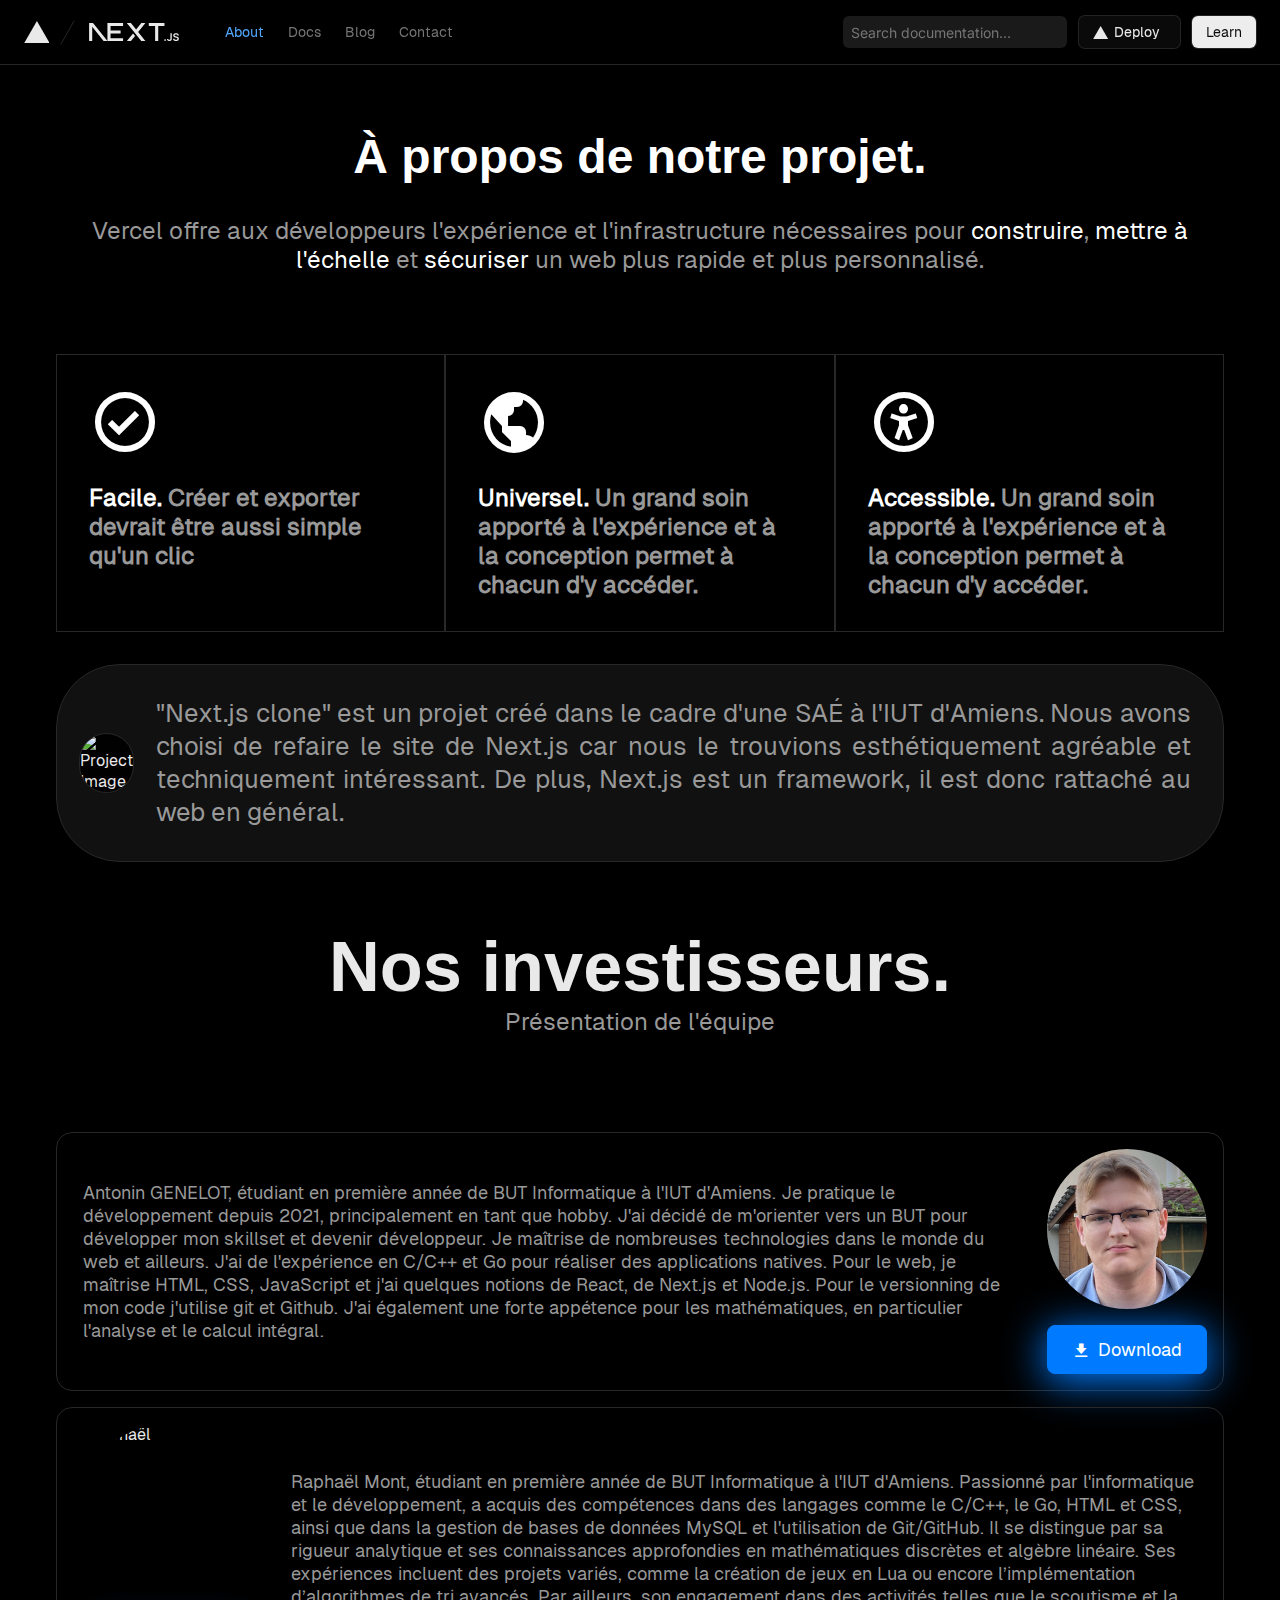
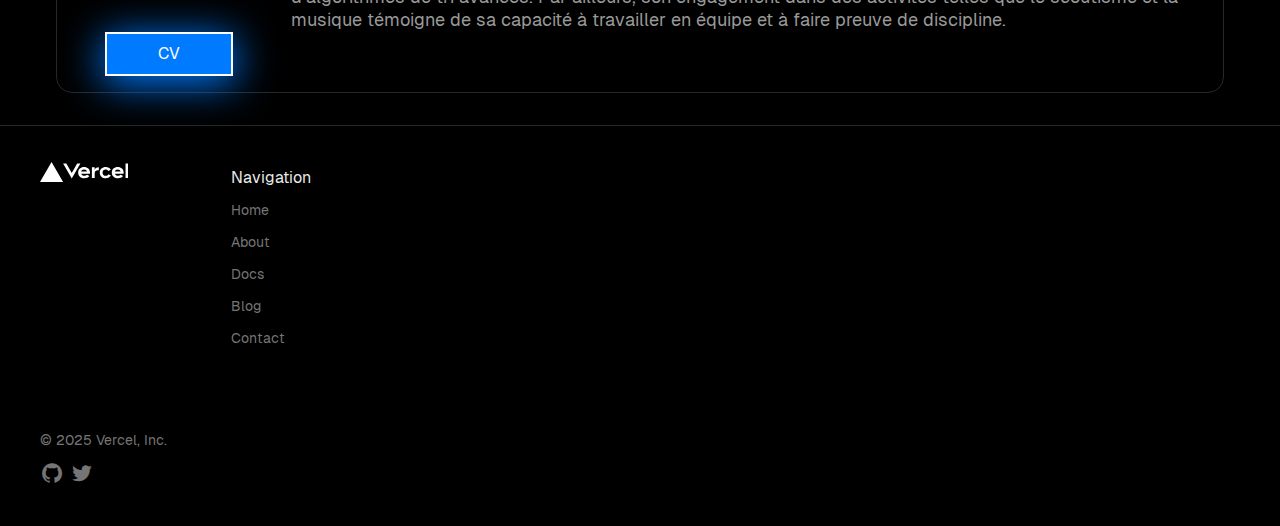
==== commit c9a4d290: "fiw w3c validator errors + update README" ====
--- a/pages/about.html
+++ b/pages/about.html
@@ -1,5 +1,5 @@
 <!DOCTYPE html>
-<html lang="en">
+<html lang="fr">
 
 <head>
     <meta charset="UTF-8">
@@ -7,6 +7,7 @@
     <title>Next.js by Vercel - The React Framework</title>
     <link rel="stylesheet" href="../css/common.css">
     <link rel="stylesheet" href="../css/about.css">
+    <script defer src="../js/navbar.js"></script>
     <link href='https://unpkg.com/boxicons@2.1.4/css/boxicons.min.css' rel='stylesheet'>
     <link rel="shortcut icon" href="../assets/svgs/favicon.svg" type="image/x-icon">
 </head>
@@ -41,20 +42,18 @@
                 </div>
             </a>
             <ul class="links">
-                <ul class="links">
-                    <li class="nav-link">
-                        <a class="current" href="./about.html">About</a>
-                    </li>
-                    <li class="nav-link">
-                        <a href="./docs.html">Docs</a>
-                    </li>
-                    <li class="nav-link">
-                        <a href="./blog.html">Blog</a>
-                    </li>
-                    <li class="nav-link">
-                        <a href="./contact.html">Contact</a>
-                    </li>
-                </ul>
+                <li class="nav-link">
+                    <a class="current" href="./about.html">About</a>
+                </li>
+                <li class="nav-link">
+                    <a href="./docs.html">Docs</a>
+                </li>
+                <li class="nav-link">
+                    <a href="./blog.html">Blog</a>
+                </li>
+                <li class="nav-link">
+                    <a href="./contact.html">Contact</a>
+                </li>
             </ul>
             <div class="buttons">
                 <input class="search-doc" type="text" placeholder="Search documentation...">
@@ -75,7 +74,7 @@
                     <path d="M11 17.25a6.25 6.25 0 110-12.5 6.25 6.25 0 010 12.5z"></path>
                     <path d="M16 16l4.5 4.5"></path>
                 </svg>
-                <button class="hamburger-btn" aria-controls="primary-navigation" aria-expanded="false">
+                <button class="hamburger-btn" aria-expanded="false">
                     <svg stroke="#fff" fill="none" class="hamburger" viewBox="-10 -10 120 120" width="40" height="40">
                         <path class="line" stroke-width="6" stroke-linecap="round" stroke-linejoin="round"
                             d="m 20 40 h 60 a 1 1 0 0 1 0 20 h -60 a 1 1 0 0 1 0 -40 h 30 v 70">
@@ -117,7 +116,7 @@
     </div>
     <main class="main">
         <div class="maincontainer">
-            <span class="bubble">
+            <div class="bubble">
                 <h1>À propos de notre projet.</h1>
                 <h2>
                     Vercel offre aux développeurs l'expérience et l'infrastructure
@@ -125,7 +124,7 @@
                     <span>mettre à l'échelle</span> et <span>sécuriser</span> un web plus
                     rapide et plus personnalisé.
                 </h2>
-            </span>
+            </div>
             <div class="cards">
                 <div class="card">
                     <i class="bx bx-check-circle"></i>
@@ -149,9 +148,9 @@
                     </p>
                 </div>
             </div>
-            <section class="image-container">
+            <div class="image-container">
                 <img src="https://console.studizz.fr/uploads/medias/59ee025775549a751a2b23c8/blason-Bleu_png"
-                    alt="Project Image" />
+                    alt="Project Image">
                 <div class="projdesc">
                     <p>
                         "Next.js clone" est un projet créé dans le cadre d'une SAÉ à l'IUT
@@ -161,16 +160,16 @@
                         web en général.
                     </p>
                 </div>
-            </section>
-            <section class="grid-container">
-                <span class="investors">
+            </div>
+            <div class="grid-container">
+                <div class="investors">
                     <h1>Nos investisseurs.</h1>
                     <h2>Présentation de l'équipe</h2>
-                </span>
+                </div>
                 <div class="member">
                     <div class="grid-img-cv">
                         <img src="../assets/imgs/antonin.jpeg"
-                            alt="Antonin" />
+                            alt="Antonin">
                         <a href="../assets/cv/cv_antonin.pdf" download class="download">
                             <i class='bx bxs-download'></i>
                             Download
@@ -185,18 +184,16 @@
                 </div>
                 <div class="member">
                     <div class="grid-img-cv">
-                        <img src="https://media.tenor.com/rwQRNVEAWz8AAAAM/cat-meme.gif" alt="Raphaël" />
+                        <img src="https://media.tenor.com/rwQRNVEAWz8AAAAM/cat-meme.gif" alt="Raphaël">
                         <a href="../assets/cv/cv_raphael.pdf" download class="btn-flip" data-back="Download" data-front="CV"></a>
                     </div>
                     <div class="grid-text">
-                        <p>
-                            
-Raphaël Mont, étudiant en première année de BUT Informatique à l'IUT d'Amiens. Passionné par l'informatique et le développement, a acquis des compétences dans des langages comme le C/C++, le Go,  HTML et CSS, ainsi que dans la gestion de bases de données MySQL et l'utilisation de Git/GitHub. Il se distingue par sa rigueur analytique et ses connaissances approfondies en mathématiques discrètes et algèbre linéaire.
+                        <p>Raphaël Mont, étudiant en première année de BUT Informatique à l'IUT d'Amiens. Passionné par l'informatique et le développement, a acquis des compétences dans des langages comme le C/C++, le Go,  HTML et CSS, ainsi que dans la gestion de bases de données MySQL et l'utilisation de Git/GitHub. Il se distingue par sa rigueur analytique et ses connaissances approfondies en mathématiques discrètes et algèbre linéaire.
 Ses expériences incluent des projets variés, comme la création de jeux en Lua ou encore l’implémentation d’algorithmes de tri avancés. Par ailleurs, son engagement dans des activités telles que le scoutisme et la musique témoigne de sa capacité à travailler en équipe et à faire preuve de discipline.
                         </p>
                     </div>
                 </div>
-            </section>
+            </div>
         </div>
     </main>
     <footer class="footer">
@@ -234,6 +231,4 @@
         </div>
     </footer>
 </body>
-<script src="../js/navbar.js"></script>
-
 </html>--- a/css/common.css
+++ b/css/common.css
@@ -78,7 +78,7 @@
 }
 
 .rotate {
-    rotate: 90deg;
+    transform: rotate(90deg);
 }
 
 .nav {
@@ -206,12 +206,11 @@
 }
 
 .nav .hamburger-btn .hamburger {
-    transition: translate 1s, rotate 1s;
+    transition: transform 0.5s;
 }
 
 .nav .hamburger-btn[aria-expanded="true"] .hamburger {
-    translate: 6px -2px;
-    rotate: 0.125turn;
+    transform: translateX(6px) translateY(-2px) rotate(0.125turn);
 }
 
 .nav .hamburger-btn .line {
--- a/css/about.css
+++ b/css/about.css
@@ -188,12 +188,10 @@
 
 .image-container {
     display: flex;
-    flex-direction: row;
-    align-items: center;
-    justify-content: center;
-    margin: 0 auto;
-    margin-top: 4rem;
-    margin-bottom: 4rem;
+    align-items: center;
+    justify-content: center;
+    margin: 2rem auto 0;
+    padding: 1rem;
     border: 1px solid #282828;
     border-radius: 4rem;
     background-color: #111;
@@ -209,15 +207,11 @@
 }
 
 .image-container p {
-    display: flex;
-    justify-content: center;
-    align-items: center;
     color: #999;
     text-align: justify;
     margin: 0 auto;
     border-radius: 4rem;
     font-size: 1.6rem;
-    min-height: 420px;
     padding: 1rem;
 }
 
@@ -231,6 +225,10 @@
 }
 
 @media (max-width: 992px) {
+    .image-container {
+        flex-direction: column;
+    }
+
     .image-container img {
         width: 200px;
     }
@@ -328,9 +326,11 @@
     font-size: 18px;
 }
 
-.grid-container > :nth-child(2)
-{
-    flex-direction: row-reverse;
+@media (min-width: 768px) {
+    .grid-container > :nth-child(2)
+    {
+        flex-direction: row-reverse;
+    }
 }
 
 @media (max-width: 1200px) {
@@ -352,6 +352,10 @@
 }
 
 @media (max-width: 768px) {
+    .member {
+        flex-direction: column;
+    }
+
     .member img {
         width: 200px;
     }
